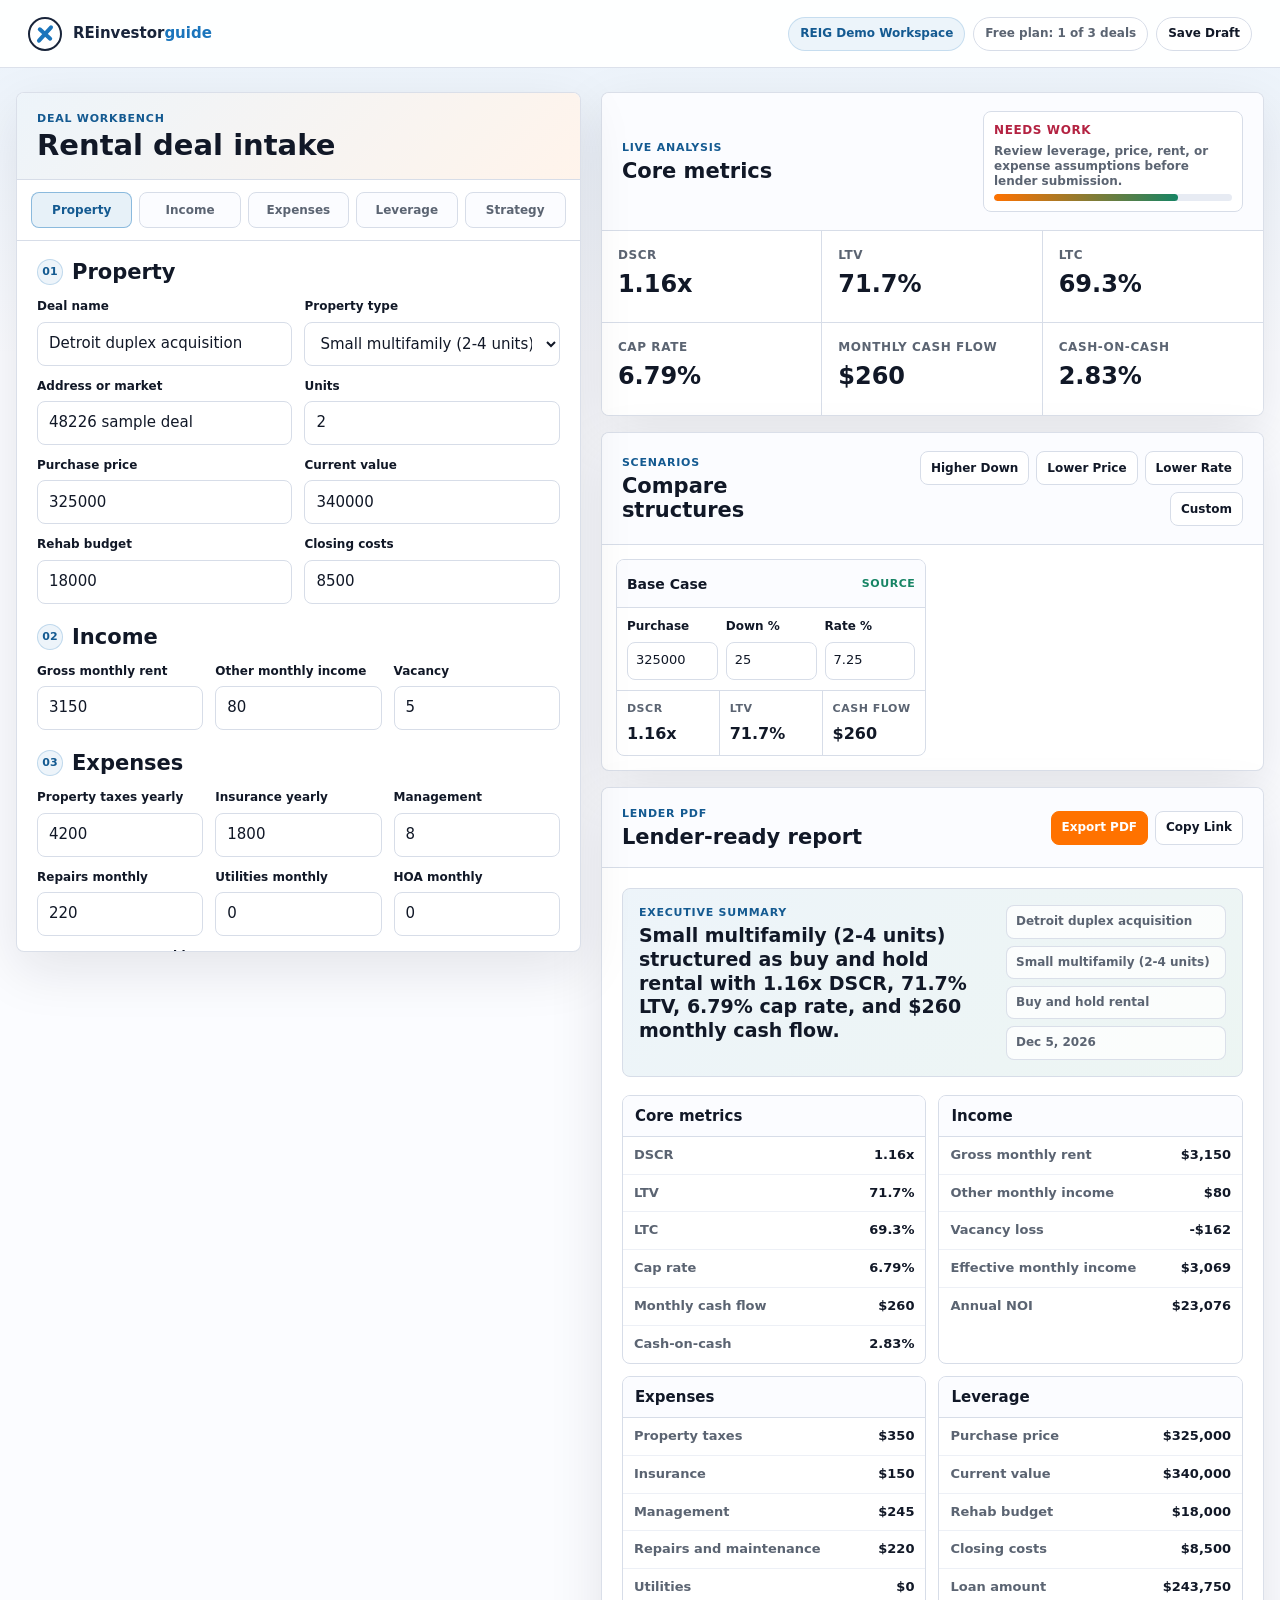
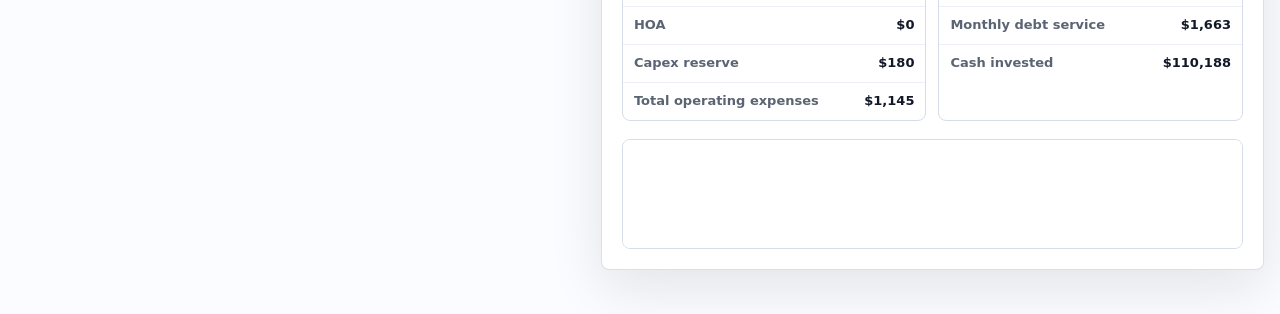
==== public/tools/deal-workbench/index.html @ 1ef119b5 "reinvestorguide: add deal workbench prototype" ====
<!doctype html>
<html lang="en">
<head>
  <meta charset="utf-8">
  <meta name="viewport" content="width=device-width, initial-scale=1">
  <title>Deal Workbench | REinvestorGuide</title>
  <link rel="stylesheet" href="./assets/deal-workbench.css">
</head>
<body>
  <div class="app-shell">
    <header class="topbar">
      <div class="brand-lockup" aria-label="REinvestorGuide">
        <span class="brand-mark" aria-hidden="true"></span>
        <span>REinvestor<span>guide</span></span>
      </div>
      <div class="account-strip" aria-label="Workspace and plan">
        <span class="tenant-pill">REIG Demo Workspace</span>
        <span class="plan-pill">Free plan: 1 of 3 deals</span>
        <button class="ghost-button" type="button" data-save-draft>Save Draft</button>
      </div>
    </header>

    <main class="workbench">
      <section class="intake-panel" aria-labelledby="intake-title">
        <div class="panel-header">
          <div>
            <p class="eyebrow">Deal Workbench</p>
            <h1 id="intake-title">Rental deal intake</h1>
          </div>
          <span class="save-status" data-save-status aria-live="polite"></span>
        </div>

        <nav class="step-rail" aria-label="Deal intake sections">
          <button class="step-chip is-active" type="button" data-step-target="property">Property</button>
          <button class="step-chip" type="button" data-step-target="income">Income</button>
          <button class="step-chip" type="button" data-step-target="expenses">Expenses</button>
          <button class="step-chip" type="button" data-step-target="leverage">Leverage</button>
          <button class="step-chip" type="button" data-step-target="strategy">Strategy</button>
        </nav>

        <form class="deal-form" data-deal-form>
          <section class="form-section" id="property" aria-labelledby="property-title">
            <div class="section-title">
              <span>01</span>
              <h2 id="property-title">Property</h2>
            </div>
            <div class="field-grid two">
              <label>
                <span>Deal name</span>
                <input type="text" data-field="dealName" autocomplete="off">
              </label>
              <label>
                <span>Property type</span>
                <select data-field="propertyType">
                  <option value="sfr">Single-family rental</option>
                  <option value="small_multifamily">Small multifamily (2-4 units)</option>
                </select>
              </label>
              <label>
                <span>Address or market</span>
                <input type="text" data-field="address" autocomplete="off">
              </label>
              <label>
                <span>Units</span>
                <input type="number" min="1" max="4" step="1" data-field="unitCount">
              </label>
              <label>
                <span>Purchase price</span>
                <input type="number" min="0" step="1000" data-field="purchasePrice">
              </label>
              <label>
                <span>Current value</span>
                <input type="number" min="0" step="1000" data-field="currentValue">
              </label>
              <label>
                <span>Rehab budget</span>
                <input type="number" min="0" step="1000" data-field="rehabBudget">
              </label>
              <label>
                <span>Closing costs</span>
                <input type="number" min="0" step="500" data-field="closingCosts">
              </label>
            </div>
          </section>

          <section class="form-section" id="income" aria-labelledby="income-title">
            <div class="section-title">
              <span>02</span>
              <h2 id="income-title">Income</h2>
            </div>
            <div class="field-grid three">
              <label>
                <span>Gross monthly rent</span>
                <input type="number" min="0" step="50" data-field="grossMonthlyRent">
              </label>
              <label>
                <span>Other monthly income</span>
                <input type="number" min="0" step="25" data-field="otherMonthlyIncome">
              </label>
              <label>
                <span>Vacancy</span>
                <input type="number" min="0" max="100" step="0.5" data-field="vacancyRate">
              </label>
            </div>
          </section>

          <section class="form-section" id="expenses" aria-labelledby="expenses-title">
            <div class="section-title">
              <span>03</span>
              <h2 id="expenses-title">Expenses</h2>
            </div>
            <div class="field-grid three">
              <label>
                <span>Property taxes yearly</span>
                <input type="number" min="0" step="100" data-field="propertyTaxesAnnual">
              </label>
              <label>
                <span>Insurance yearly</span>
                <input type="number" min="0" step="100" data-field="insuranceAnnual">
              </label>
              <label>
                <span>Management</span>
                <input type="number" min="0" max="100" step="0.5" data-field="managementRate">
              </label>
              <label>
                <span>Repairs monthly</span>
                <input type="number" min="0" step="25" data-field="repairsMonthly">
              </label>
              <label>
                <span>Utilities monthly</span>
                <input type="number" min="0" step="25" data-field="utilitiesMonthly">
              </label>
              <label>
                <span>HOA monthly</span>
                <input type="number" min="0" step="25" data-field="hoaMonthly">
              </label>
              <label>
                <span>Capex reserve monthly</span>
                <input type="number" min="0" step="25" data-field="capexMonthly">
              </label>
            </div>
          </section>

          <section class="form-section" id="leverage" aria-labelledby="leverage-title">
            <div class="section-title">
              <span>04</span>
              <h2 id="leverage-title">Leverage</h2>
            </div>
            <div class="field-grid four">
              <label>
                <span>Down payment</span>
                <input type="number" min="0" max="100" step="0.5" data-field="downPaymentPct">
              </label>
              <label>
                <span>Interest rate</span>
                <input type="number" min="0" max="25" step="0.125" data-field="interestRate">
              </label>
              <label>
                <span>Amortization years</span>
                <input type="number" min="1" max="40" step="1" data-field="loanTermYears">
              </label>
              <label>
                <span>Lender points</span>
                <input type="number" min="0" max="10" step="0.25" data-field="lenderPointsPct">
              </label>
            </div>
          </section>

          <section class="form-section" id="strategy" aria-labelledby="strategy-title">
            <div class="section-title">
              <span>05</span>
              <h2 id="strategy-title">Strategy</h2>
            </div>
            <div class="field-grid">
              <label>
                <span>Investor strategy</span>
                <select data-field="strategy">
                  <option value="buy_hold">Buy and hold rental</option>
                  <option value="light_rehab">Light rehab rental</option>
                  <option value="stabilize_refi">Stabilize and refinance</option>
                  <option value="house_hack">Owner-occupied house hack</option>
                </select>
              </label>
              <label>
                <span>Lender notes</span>
                <textarea rows="4" data-field="notes"></textarea>
              </label>
            </div>
          </section>
        </form>
      </section>

      <aside class="analysis-panel" aria-label="Deal analysis">
        <section class="metric-panel" aria-labelledby="metrics-title">
          <div class="panel-title-row">
            <div>
              <p class="eyebrow">Live Analysis</p>
              <h2 id="metrics-title">Core metrics</h2>
            </div>
            <div class="grade-panel" data-grade-panel>
              <span data-grade-label></span>
              <strong data-grade-summary></strong>
              <div class="grade-track" aria-hidden="true"><span data-grade-bar></span></div>
            </div>
          </div>
          <div class="metric-grid" data-key-metrics></div>
        </section>

        <section class="scenario-panel" aria-labelledby="scenario-title">
          <div class="panel-title-row">
            <div>
              <p class="eyebrow">Scenarios</p>
              <h2 id="scenario-title">Compare structures</h2>
            </div>
            <div class="clone-actions" aria-label="Clone scenario presets">
              <button type="button" data-clone="higher_down">Higher Down</button>
              <button type="button" data-clone="lower_price">Lower Price</button>
              <button type="button" data-clone="lower_rate">Lower Rate</button>
              <button type="button" data-clone="custom">Custom</button>
            </div>
          </div>
          <div class="scenario-list" data-scenario-list></div>
        </section>

        <section class="report-panel" aria-labelledby="report-title">
          <div class="report-actions">
            <div>
              <p class="eyebrow">Lender PDF</p>
              <h2 id="report-title">Lender-ready report</h2>
            </div>
            <div class="report-buttons">
              <button type="button" data-export-pdf>Export PDF</button>
              <button type="button" data-share-link>Copy Link</button>
            </div>
          </div>

          <input class="share-output" type="text" data-share-output hidden readonly aria-label="Shareable deal link">

          <article class="report-document" data-report-document>
            <header class="report-cover">
              <div>
                <p class="eyebrow">Executive Summary</p>
                <h3 data-report-summary></h3>
              </div>
              <div class="report-meta" data-report-meta></div>
            </header>

            <div class="report-grid">
              <section>
                <h4>Core metrics</h4>
                <table>
                  <tbody data-report-metrics></tbody>
                </table>
              </section>
              <section>
                <h4>Income</h4>
                <table>
                  <tbody data-income-breakdown></tbody>
                </table>
              </section>
              <section>
                <h4>Expenses</h4>
                <table>
                  <tbody data-expense-breakdown></tbody>
                </table>
              </section>
              <section>
                <h4>Leverage</h4>
                <table>
                  <tbody data-debt-breakdown></tbody>
                </table>
              </section>
            </div>

            <section class="comparison-table-wrap">
              <h4>Scenario comparison</h4>
              <table class="comparison-table">
                <thead>
                  <tr>
                    <th>Scenario</th>
                    <th>Purchase</th>
                    <th>Down</th>
                    <th>Rate</th>
                    <th>DSCR</th>
                    <th>LTV</th>
                    <th>Cash flow</th>
                    <th>Grade</th>
                  </tr>
                </thead>
                <tbody data-comparison-body></tbody>
              </table>
            </section>
          </article>
        </section>
      </aside>
    </main>
  </div>

  <script src="./assets/deal-calculations.js"></script>
  <script src="./assets/deal-workbench-app.js"></script>
</body>
</html>
---- public/tools/deal-workbench/assets/deal-workbench.css ----
:root {
  color-scheme: light;
  --ink: #111827;
  --muted: #5b6472;
  --line: #d7dde8;
  --soft: #f5f7fb;
  --panel: #ffffff;
  --navy: #18243a;
  --blue: #1b75bc;
  --blue-deep: #145a91;
  --teal: #17706d;
  --green: #168464;
  --orange: #ff7200;
  --gold: #b7791f;
  --rose: #b42342;
  --shadow: 0 18px 54px rgba(17, 24, 39, 0.1);
  --radius: 8px;
  font-family: Inter, ui-sans-serif, system-ui, -apple-system, BlinkMacSystemFont, "Segoe UI", sans-serif;
}

* {
  box-sizing: border-box;
}

html,
body {
  min-height: 100%;
}

body {
  margin: 0;
  color: var(--ink);
  background:
    linear-gradient(180deg, rgba(27, 117, 188, 0.08), rgba(255, 255, 255, 0) 360px),
    #fbfcff;
  font-size: 15px;
  line-height: 1.45;
}

button,
input,
select,
textarea {
  font: inherit;
}

button {
  cursor: pointer;
}

.app-shell {
  min-height: 100vh;
}

.topbar {
  min-height: 68px;
  padding: 0 28px;
  border-bottom: 1px solid rgba(215, 221, 232, 0.86);
  background: rgba(255, 255, 255, 0.94);
  backdrop-filter: blur(12px);
  display: flex;
  align-items: center;
  justify-content: space-between;
  gap: 18px;
  position: sticky;
  top: 0;
  z-index: 10;
}

.brand-lockup {
  display: inline-flex;
  align-items: center;
  gap: 11px;
  color: var(--navy);
  font-weight: 850;
  letter-spacing: 0;
  white-space: nowrap;
}

.brand-lockup span span {
  color: var(--blue);
}

.brand-mark {
  width: 34px;
  height: 34px;
  border: 2px solid var(--navy);
  border-radius: 50%;
  position: relative;
  background: #ffffff;
  flex: 0 0 auto;
}

.brand-mark:before,
.brand-mark:after {
  content: "";
  position: absolute;
  left: 50%;
  top: 50%;
  transform-origin: center;
  background: var(--blue);
}

.brand-mark:before {
  width: 4px;
  height: 22px;
  transform: translate(-50%, -50%) rotate(42deg);
  border-radius: 999px;
}

.brand-mark:after {
  width: 18px;
  height: 4px;
  transform: translate(-50%, -50%) rotate(42deg);
  border-radius: 999px;
}

.account-strip {
  display: flex;
  align-items: center;
  justify-content: flex-end;
  gap: 8px;
  min-width: 0;
}

.tenant-pill,
.plan-pill,
.ghost-button {
  min-height: 34px;
  border-radius: 999px;
  border: 1px solid var(--line);
  background: #ffffff;
  color: var(--muted);
  padding: 7px 11px;
  font-size: 12px;
  font-weight: 850;
  white-space: nowrap;
}

.tenant-pill {
  color: var(--blue-deep);
  background: rgba(27, 117, 188, 0.08);
  border-color: rgba(27, 117, 188, 0.18);
}

.ghost-button {
  color: var(--ink);
}

.ghost-button:hover,
.report-buttons button:hover,
.clone-actions button:hover,
.text-button:hover {
  border-color: var(--blue);
  color: var(--blue-deep);
}

.workbench {
  width: min(1520px, calc(100% - 32px));
  margin: 0 auto;
  padding: 24px 0 44px;
  display: grid;
  grid-template-columns: minmax(420px, 0.92fr) minmax(560px, 1.08fr);
  gap: 20px;
  align-items: start;
}

.intake-panel,
.metric-panel,
.scenario-panel,
.report-panel {
  border: 1px solid rgba(215, 221, 232, 0.92);
  border-radius: var(--radius);
  background: var(--panel);
  box-shadow: var(--shadow);
  overflow: hidden;
}

.intake-panel {
  position: sticky;
  top: 86px;
}

.analysis-panel {
  display: grid;
  gap: 16px;
}

.panel-header,
.panel-title-row,
.report-actions {
  padding: 18px 20px;
  border-bottom: 1px solid var(--line);
  background:
    linear-gradient(135deg, rgba(27, 117, 188, 0.08), rgba(255, 114, 0, 0.08)),
    #ffffff;
  display: flex;
  justify-content: space-between;
  gap: 16px;
  align-items: center;
}

.panel-title-row,
.report-actions {
  background: #fbfcff;
}

.eyebrow {
  margin: 0 0 3px;
  color: var(--blue-deep);
  font-size: 11px;
  font-weight: 900;
  letter-spacing: 0.07em;
  text-transform: uppercase;
}

h1,
h2,
h3,
h4 {
  margin: 0;
  letter-spacing: 0;
}

h1 {
  font-size: 29px;
  line-height: 1.08;
}

h2 {
  font-size: 21px;
  line-height: 1.16;
}

h3 {
  font-size: 19px;
  line-height: 1.25;
}

h4 {
  font-size: 15px;
  line-height: 1.2;
}

.save-status {
  min-width: 90px;
  color: var(--green);
  font-size: 12px;
  font-weight: 850;
  text-align: right;
}

.step-rail {
  padding: 12px 14px;
  border-bottom: 1px solid var(--line);
  display: grid;
  grid-template-columns: repeat(5, minmax(0, 1fr));
  gap: 7px;
  background: #ffffff;
}

.step-chip {
  min-height: 36px;
  border: 1px solid var(--line);
  border-radius: var(--radius);
  background: #fbfcff;
  color: var(--muted);
  font-size: 12px;
  font-weight: 850;
}

.step-chip.is-active {
  border-color: rgba(27, 117, 188, 0.45);
  background: rgba(27, 117, 188, 0.1);
  color: var(--blue-deep);
}

.deal-form {
  max-height: calc(100vh - 190px);
  overflow: auto;
  padding: 18px 20px 22px;
  display: grid;
  gap: 20px;
  scroll-behavior: smooth;
}

.form-section {
  display: grid;
  gap: 13px;
  scroll-margin-top: 104px;
}

.section-title {
  display: flex;
  align-items: center;
  gap: 9px;
}

.section-title span {
  width: 26px;
  height: 26px;
  border-radius: 50%;
  display: grid;
  place-items: center;
  color: var(--blue-deep);
  border: 1px solid rgba(27, 117, 188, 0.22);
  background: rgba(27, 117, 188, 0.08);
  font-size: 11px;
  font-weight: 900;
}

.field-grid {
  display: grid;
  gap: 12px;
}

.field-grid.two {
  grid-template-columns: repeat(2, minmax(0, 1fr));
}

.field-grid.three {
  grid-template-columns: repeat(3, minmax(0, 1fr));
}

.field-grid.four {
  grid-template-columns: repeat(4, minmax(0, 1fr));
}

label {
  display: grid;
  gap: 6px;
  min-width: 0;
}

label span {
  color: var(--ink);
  font-size: 12px;
  font-weight: 850;
}

input,
select,
textarea {
  width: 100%;
  min-height: 44px;
  border: 1px solid var(--line);
  border-radius: var(--radius);
  padding: 10px 11px;
  color: var(--ink);
  background: #ffffff;
  outline: none;
  transition: border-color 0.16s ease, box-shadow 0.16s ease;
}

textarea {
  resize: vertical;
  min-height: 92px;
}

input:focus,
select:focus,
textarea:focus {
  border-color: var(--blue);
  box-shadow: 0 0 0 3px rgba(27, 117, 188, 0.14);
}

.grade-panel {
  width: min(260px, 42%);
  min-height: 70px;
  border: 1px solid var(--line);
  border-radius: var(--radius);
  background: #ffffff;
  padding: 10px;
  display: grid;
  gap: 5px;
}

.grade-panel span {
  font-size: 12px;
  font-weight: 900;
  text-transform: uppercase;
  letter-spacing: 0.05em;
}

.grade-panel strong {
  color: var(--muted);
  font-size: 12px;
  line-height: 1.25;
}

.grade-panel.is-strong span {
  color: var(--green);
}

.grade-panel.is-workable span {
  color: var(--gold);
}

.grade-panel.is-watch span {
  color: var(--rose);
}

.grade-track {
  width: 100%;
  height: 7px;
  border-radius: 999px;
  background: #e7ebf3;
  overflow: hidden;
}

.grade-track span {
  display: block;
  height: 100%;
  border-radius: inherit;
  background: linear-gradient(90deg, var(--orange), var(--green));
}

.metric-grid {
  display: grid;
  grid-template-columns: repeat(3, minmax(0, 1fr));
  border-top: 0;
}

.metric-cell {
  min-height: 92px;
  padding: 16px;
  border-right: 1px solid var(--line);
  border-bottom: 1px solid var(--line);
  background: #ffffff;
}

.metric-cell:nth-child(3n) {
  border-right: 0;
}

.metric-cell:nth-last-child(-n + 3) {
  border-bottom: 0;
}

.metric-cell span {
  display: block;
  color: var(--muted);
  font-size: 12px;
  font-weight: 900;
  letter-spacing: 0.05em;
  text-transform: uppercase;
}

.metric-cell strong {
  display: block;
  margin-top: 7px;
  font-size: 24px;
  line-height: 1.05;
}

.clone-actions,
.report-buttons {
  display: flex;
  flex-wrap: wrap;
  justify-content: flex-end;
  gap: 7px;
}

.clone-actions button,
.report-buttons button,
.text-button {
  min-height: 34px;
  border: 1px solid var(--line);
  border-radius: var(--radius);
  background: #ffffff;
  color: var(--ink);
  padding: 7px 10px;
  font-size: 12px;
  font-weight: 850;
}

.report-buttons button:first-child {
  border-color: var(--orange);
  background: var(--orange);
  color: #ffffff;
}

.report-buttons button:first-child:hover {
  background: #e96800;
  color: #ffffff;
}

.scenario-list {
  padding: 14px;
  display: grid;
  grid-template-columns: repeat(2, minmax(0, 1fr));
  gap: 12px;
}

.scenario-card {
  border: 1px solid var(--line);
  border-radius: var(--radius);
  background: #ffffff;
  overflow: hidden;
}

.scenario-card-head {
  min-height: 48px;
  padding: 10px;
  border-bottom: 1px solid var(--line);
  background: #fbfcff;
  display: flex;
  align-items: center;
  justify-content: space-between;
  gap: 8px;
}

.scenario-card-head strong {
  font-size: 14px;
}

.scenario-name {
  min-height: 34px;
  padding: 6px 8px;
  font-size: 13px;
  font-weight: 800;
}

.base-tag {
  color: var(--green);
  font-size: 11px;
  font-weight: 900;
  letter-spacing: 0.05em;
  text-transform: uppercase;
}

.scenario-inputs {
  padding: 10px;
  display: grid;
  grid-template-columns: repeat(3, minmax(0, 1fr));
  gap: 8px;
}

.scenario-inputs input {
  min-height: 38px;
  padding: 7px 8px;
  font-size: 13px;
}

.scenario-stats {
  margin: 0;
  display: grid;
  grid-template-columns: repeat(3, minmax(0, 1fr));
  border-top: 1px solid var(--line);
}

.scenario-stats div {
  padding: 10px;
  border-right: 1px solid var(--line);
}

.scenario-stats div:last-child {
  border-right: 0;
}

.scenario-stats dt {
  color: var(--muted);
  font-size: 11px;
  font-weight: 900;
  letter-spacing: 0.05em;
  text-transform: uppercase;
}

.scenario-stats dd {
  margin: 5px 0 0;
  font-size: 16px;
  font-weight: 850;
}

.share-output {
  width: calc(100% - 40px);
  margin: 14px 20px 0;
  min-height: 40px;
  font-size: 12px;
}

.report-document {
  padding: 20px;
  display: grid;
  gap: 18px;
}

.report-cover {
  border: 1px solid var(--line);
  border-radius: var(--radius);
  background:
    linear-gradient(135deg, rgba(27, 117, 188, 0.08), rgba(23, 132, 100, 0.08)),
    #ffffff;
  padding: 16px;
  display: grid;
  grid-template-columns: minmax(0, 1.35fr) minmax(220px, 0.65fr);
  gap: 18px;
}

.report-cover h3 {
  max-width: 720px;
}

.report-meta {
  display: grid;
  gap: 7px;
  align-content: start;
}

.report-meta span {
  min-height: 30px;
  padding: 7px 9px;
  border: 1px solid rgba(215, 221, 232, 0.92);
  border-radius: var(--radius);
  background: rgba(255, 255, 255, 0.74);
  color: var(--muted);
  font-size: 12px;
  font-weight: 850;
}

.report-grid {
  display: grid;
  grid-template-columns: repeat(2, minmax(0, 1fr));
  gap: 12px;
}

.report-grid section,
.comparison-table-wrap {
  border: 1px solid var(--line);
  border-radius: var(--radius);
  overflow: hidden;
  background: #ffffff;
}

.report-grid h4,
.comparison-table-wrap h4 {
  padding: 11px 12px;
  border-bottom: 1px solid var(--line);
  background: #fbfcff;
}

table {
  width: 100%;
  border-collapse: collapse;
}

th,
td {
  padding: 9px 11px;
  border-bottom: 1px solid #edf0f6;
  text-align: right;
  font-size: 13px;
  vertical-align: top;
}

tr:last-child th,
tr:last-child td {
  border-bottom: 0;
}

th {
  color: var(--muted);
  text-align: left;
  font-weight: 850;
}

td {
  color: var(--ink);
  font-weight: 750;
}

.comparison-table-wrap {
  overflow-x: auto;
}

.comparison-table {
  min-width: 620px;
}

.comparison-table thead th {
  color: var(--ink);
  background: #fbfcff;
  border-bottom: 1px solid var(--line);
}

.comparison-table tbody th {
  color: var(--ink);
}

.comparison-table th,
.comparison-table td {
  padding: 8px 9px;
  font-size: 12px;
  white-space: nowrap;
}

@media (max-width: 1240px) {
  .workbench {
    grid-template-columns: 1fr;
  }

  .intake-panel {
    position: static;
  }

  .deal-form {
    max-height: none;
  }
}

@media (max-width: 820px) {
  .topbar {
    padding: 10px 14px;
    align-items: flex-start;
    flex-direction: column;
  }

  .account-strip {
    width: 100%;
    justify-content: flex-start;
    flex-wrap: wrap;
  }

  .workbench {
    width: min(100% - 24px, 1520px);
    padding-top: 16px;
  }

  .panel-header,
  .panel-title-row,
  .report-actions,
  .report-cover {
    align-items: flex-start;
    flex-direction: column;
  }

  .grade-panel {
    width: 100%;
  }

  .step-rail {
    grid-template-columns: repeat(5, max-content);
    overflow-x: auto;
  }

  .field-grid.two,
  .field-grid.three,
  .field-grid.four,
  .metric-grid,
  .scenario-list,
  .report-grid,
  .report-cover {
    grid-template-columns: 1fr;
  }

  .metric-cell {
    border-right: 0;
  }

  .metric-cell:nth-last-child(-n + 3) {
    border-bottom: 1px solid var(--line);
  }

  .metric-cell:last-child {
    border-bottom: 0;
  }

  .clone-actions,
  .report-buttons {
    justify-content: flex-start;
  }

  .scenario-inputs,
  .scenario-stats {
    grid-template-columns: 1fr;
  }

  .scenario-stats div {
    border-right: 0;
    border-bottom: 1px solid var(--line);
  }

  .scenario-stats div:last-child {
    border-bottom: 0;
  }
}

@media print {
  body {
    background: #ffffff;
  }

  .topbar,
  .intake-panel,
  .metric-panel,
  .scenario-panel,
  .report-actions,
  .share-output {
    display: none !important;
  }

  .workbench {
    display: block;
    width: 100%;
    padding: 0;
  }

  .analysis-panel,
  .report-panel,
  .report-document,
  .report-cover,
  .report-grid section,
  .comparison-table-wrap {
    box-shadow: none;
    border-color: #cfd6e2;
  }

  .report-panel {
    border: 0;
  }

  .report-document {
    padding: 0;
  }
}
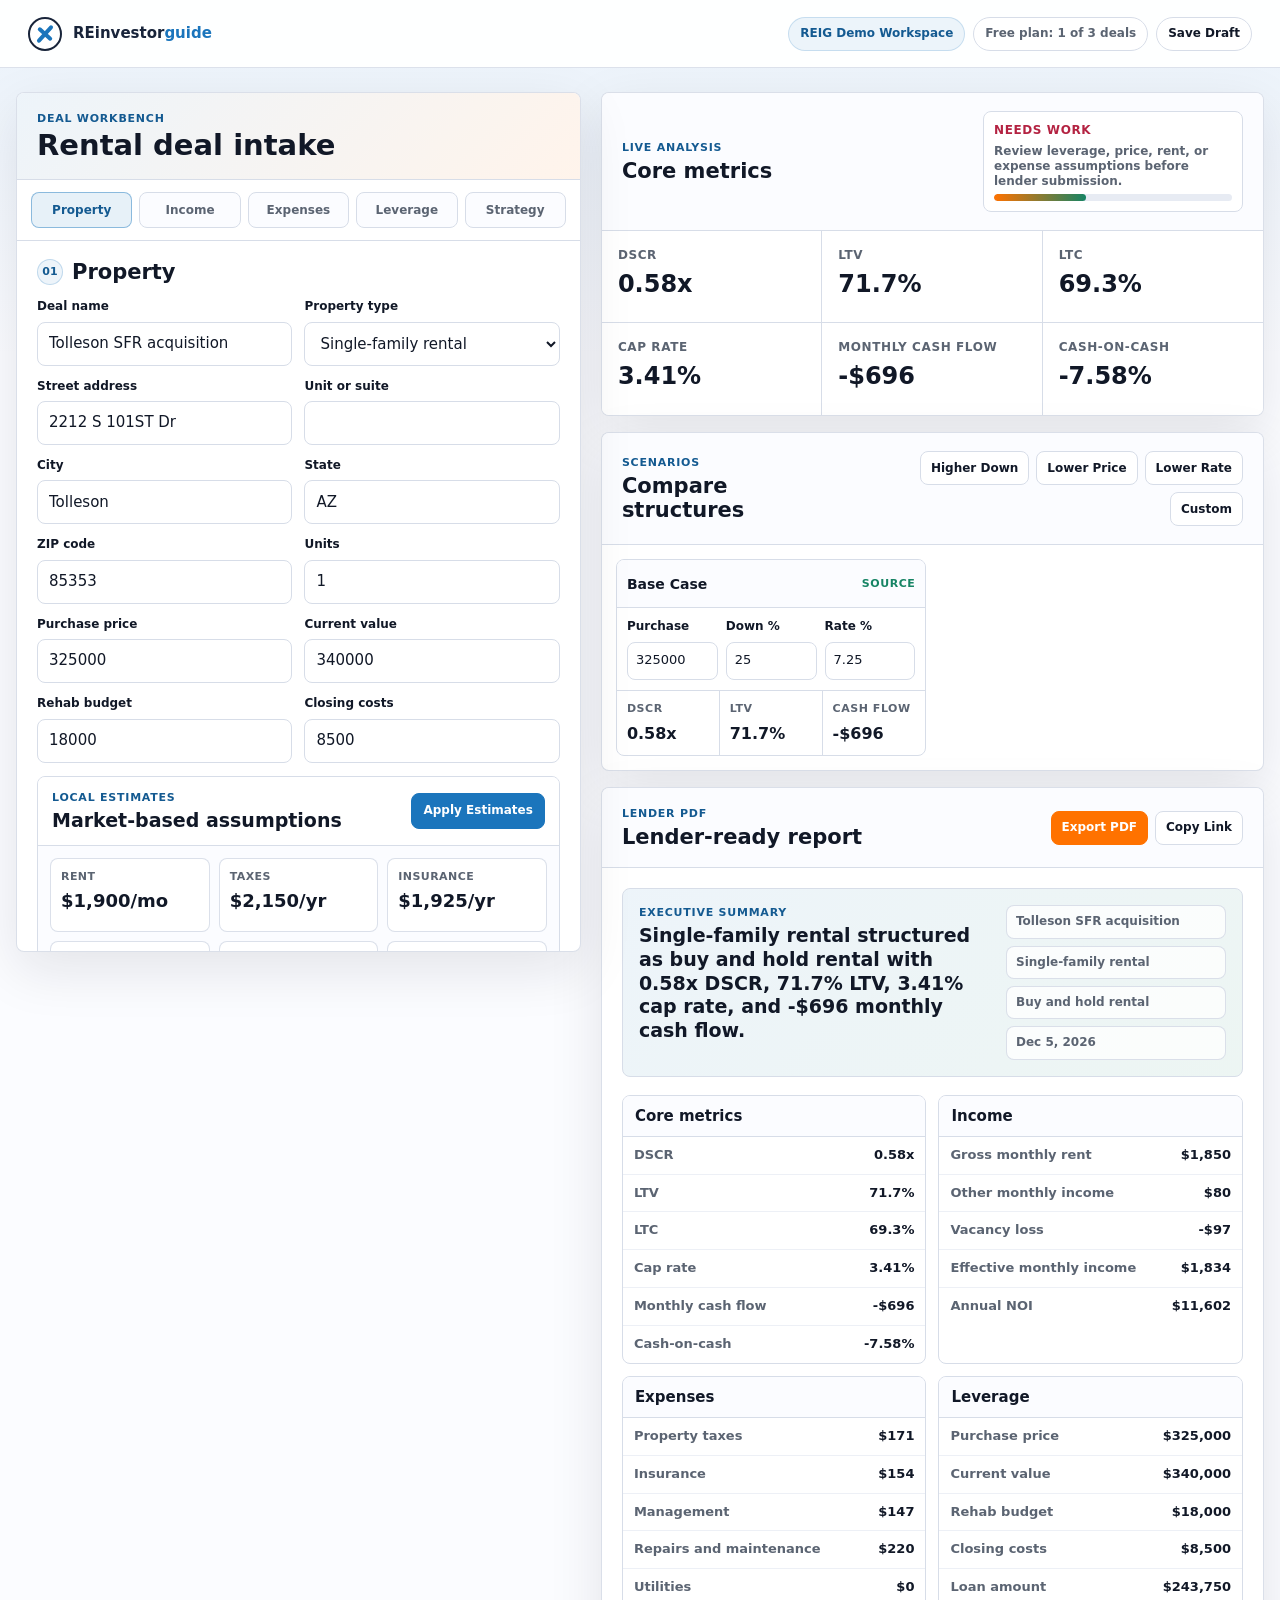
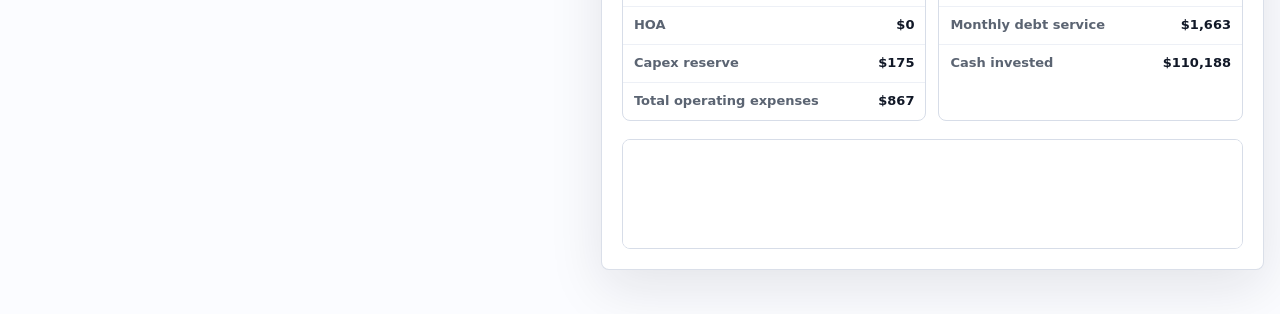
==== commit 63b37840: "reinvestorguide: add local estimate assist" ====
--- a/public/tools/deal-workbench/index.html
+++ b/public/tools/deal-workbench/index.html
@@ -5,6 +5,7 @@
   <meta name="viewport" content="width=device-width, initial-scale=1">
   <title>Deal Workbench | REinvestorGuide</title>
   <link rel="stylesheet" href="./assets/deal-workbench.css">
+  <script src="https://reinvestorguide.steadilypartner.com/partner/v3.js" async defer></script>
 </head>
 <body>
   <div class="app-shell">
@@ -57,8 +58,24 @@
                 </select>
               </label>
               <label>
-                <span>Address or market</span>
-                <input type="text" data-field="address" autocomplete="off">
+                <span>Street address</span>
+                <input type="text" data-field="streetAddress" autocomplete="street-address">
+              </label>
+              <label>
+                <span>Unit or suite</span>
+                <input type="text" data-field="streetAddress2" autocomplete="address-line2">
+              </label>
+              <label>
+                <span>City</span>
+                <input type="text" data-field="city" autocomplete="address-level2">
+              </label>
+              <label>
+                <span>State</span>
+                <input type="text" maxlength="2" data-field="state" autocomplete="address-level1">
+              </label>
+              <label>
+                <span>ZIP code</span>
+                <input type="text" inputmode="numeric" maxlength="10" data-field="postalCode" autocomplete="postal-code">
               </label>
               <label>
                 <span>Units</span>
@@ -80,6 +97,42 @@
                 <span>Closing costs</span>
                 <input type="number" min="0" step="500" data-field="closingCosts">
               </label>
+            </div>
+
+            <div class="estimate-assist" aria-labelledby="estimate-title">
+              <div class="estimate-assist-head">
+                <div>
+                  <p class="eyebrow">Local Estimates</p>
+                  <h3 id="estimate-title">Market-based assumptions</h3>
+                </div>
+                <button class="estimate-action" type="button" data-estimate-assumptions>Apply Estimates</button>
+              </div>
+
+              <div class="estimate-grid" data-estimate-summary></div>
+
+              <div class="estimate-source-row">
+                <span data-estimate-source></span>
+                <span data-steadily-status></span>
+              </div>
+
+              <div class="steadily-panel">
+                <div class="steadily-panel-head">
+                  <p class="eyebrow">Insurance</p>
+                  <h4>Steadily landlord estimate</h4>
+                </div>
+                <div class="steadily-shell" data-steadily-widget>
+                  <div
+                    class="steadily-instant-estimate"
+                    data-product="landlord-insurance"
+                    data-street_address=""
+                    data-street_address_2=""
+                    data-city=""
+                    data-state=""
+                    data-postal_code=""
+                    data-button-text="Add Insurance"
+                    style-primary-color="#1973ce"></div>
+                </div>
+              </div>
             </div>
           </section>
 
--- a/public/tools/deal-workbench/assets/deal-workbench.css
+++ b/public/tools/deal-workbench/assets/deal-workbench.css
@@ -326,6 +326,118 @@
   grid-template-columns: repeat(4, minmax(0, 1fr));
 }
 
+.estimate-assist {
+  border: 1px solid var(--line);
+  border-radius: var(--radius);
+  background: #fbfcff;
+  overflow: hidden;
+}
+
+.estimate-assist-head,
+.steadily-panel-head {
+  padding: 13px 14px;
+  border-bottom: 1px solid var(--line);
+  background: #ffffff;
+  display: flex;
+  align-items: center;
+  justify-content: space-between;
+  gap: 12px;
+}
+
+.estimate-action {
+  min-height: 36px;
+  border: 1px solid var(--blue);
+  border-radius: var(--radius);
+  background: var(--blue);
+  color: #ffffff;
+  padding: 7px 11px;
+  font-size: 12px;
+  font-weight: 850;
+  white-space: nowrap;
+}
+
+.estimate-action:hover {
+  background: var(--blue-deep);
+}
+
+.estimate-grid {
+  padding: 12px;
+  display: grid;
+  grid-template-columns: repeat(3, minmax(0, 1fr));
+  gap: 9px;
+}
+
+.estimate-cell {
+  min-height: 74px;
+  border: 1px solid rgba(215, 221, 232, 0.9);
+  border-radius: var(--radius);
+  background: #ffffff;
+  padding: 10px;
+}
+
+.estimate-cell span {
+  display: block;
+  color: var(--muted);
+  font-size: 11px;
+  font-weight: 900;
+  letter-spacing: 0.04em;
+  text-transform: uppercase;
+}
+
+.estimate-cell strong {
+  display: block;
+  margin-top: 6px;
+  font-size: 18px;
+  line-height: 1.08;
+}
+
+.estimate-source-row {
+  padding: 0 12px 12px;
+  display: grid;
+  gap: 6px;
+}
+
+.estimate-source-row span {
+  color: var(--muted);
+  font-size: 12px;
+  font-weight: 760;
+}
+
+.steadily-panel {
+  border-top: 1px solid var(--line);
+  background: #ffffff;
+}
+
+.steadily-panel-head {
+  padding: 12px;
+  align-items: flex-start;
+  flex-direction: column;
+  gap: 1px;
+}
+
+.steadily-shell {
+  padding: 12px;
+  min-height: 156px;
+}
+
+.steadily-shell .steadily-instant-estimate {
+  display: block;
+}
+
+.steadily-empty {
+  min-height: 128px;
+  border: 1px dashed rgba(215, 221, 232, 0.95);
+  border-radius: var(--radius);
+  color: var(--muted);
+  background: #fbfcff;
+  display: grid;
+  place-items: center;
+  padding: 16px;
+  text-align: center;
+  font-size: 13px;
+  font-weight: 800;
+}
+
 label {
   display: grid;
   gap: 6px;
@@ -746,6 +858,7 @@
   .field-grid.two,
   .field-grid.three,
   .field-grid.four,
+  .estimate-grid,
   .metric-grid,
   .scenario-list,
   .report-grid,
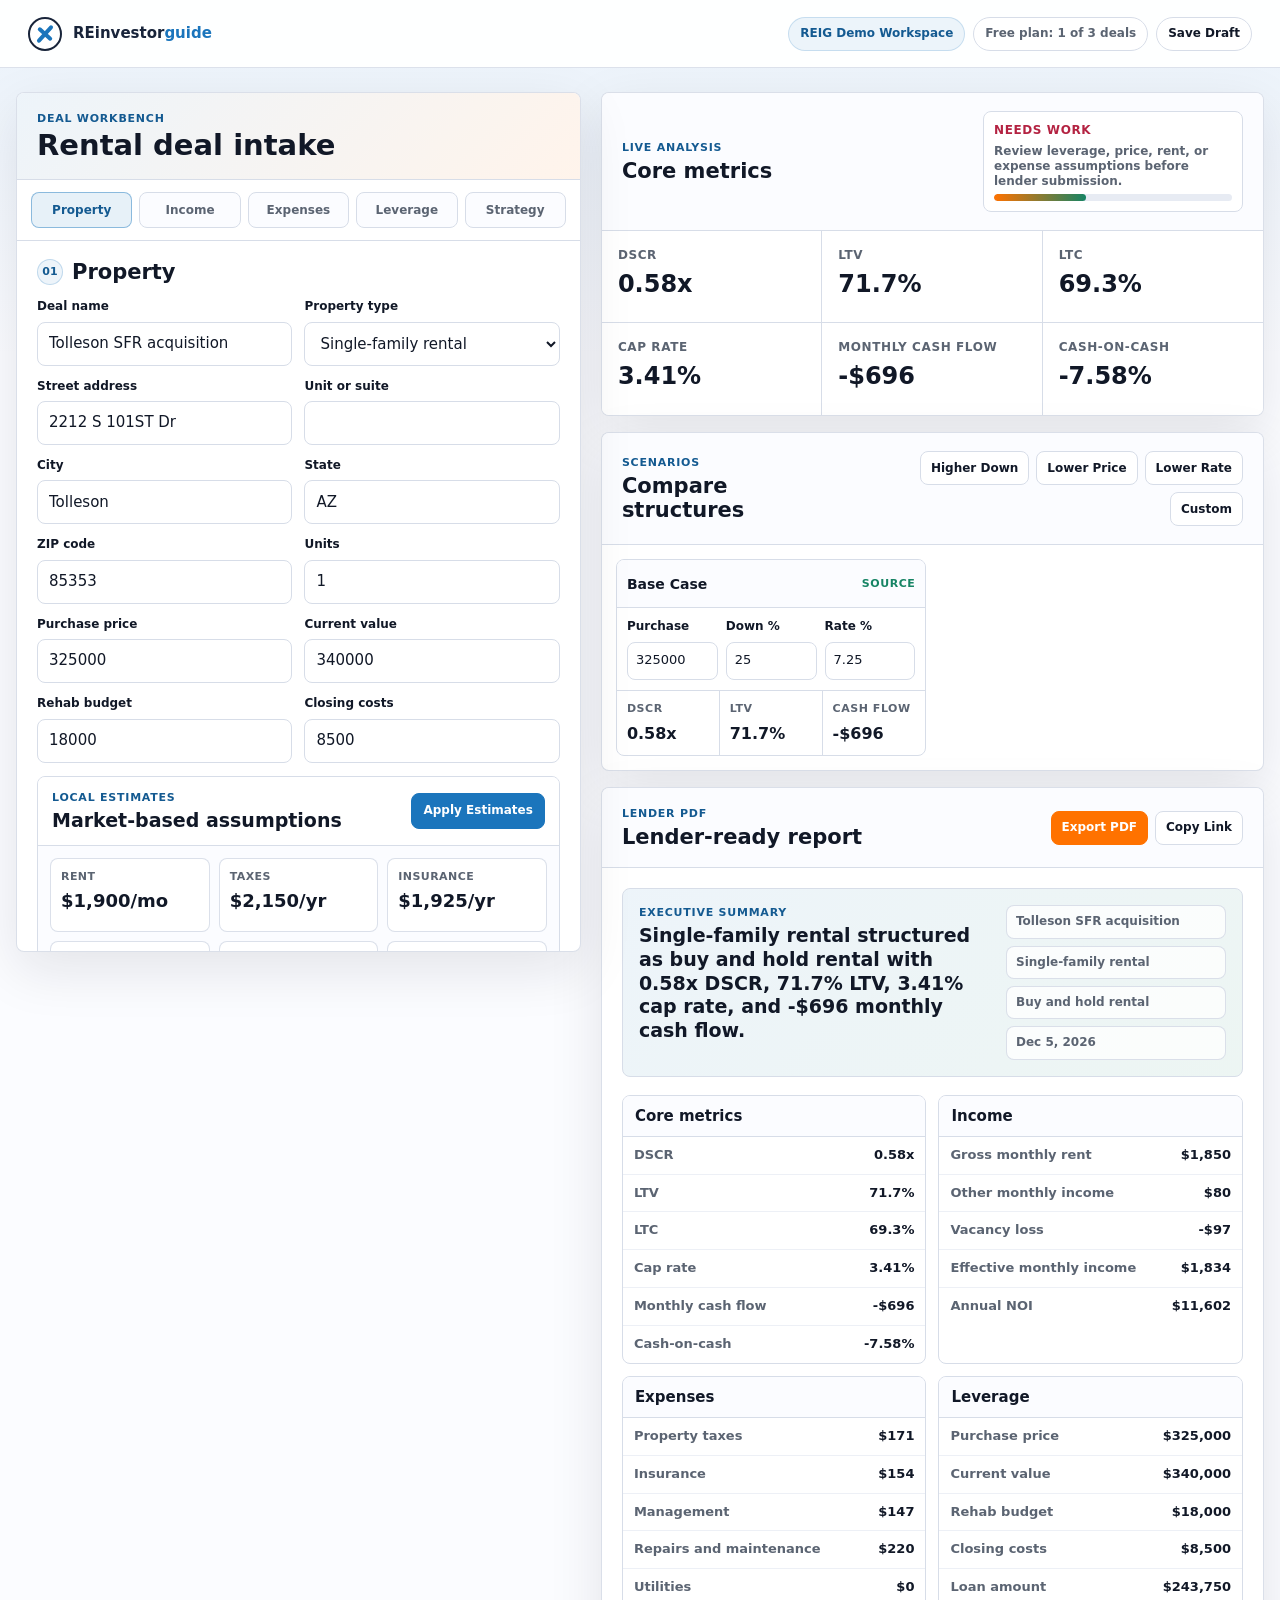
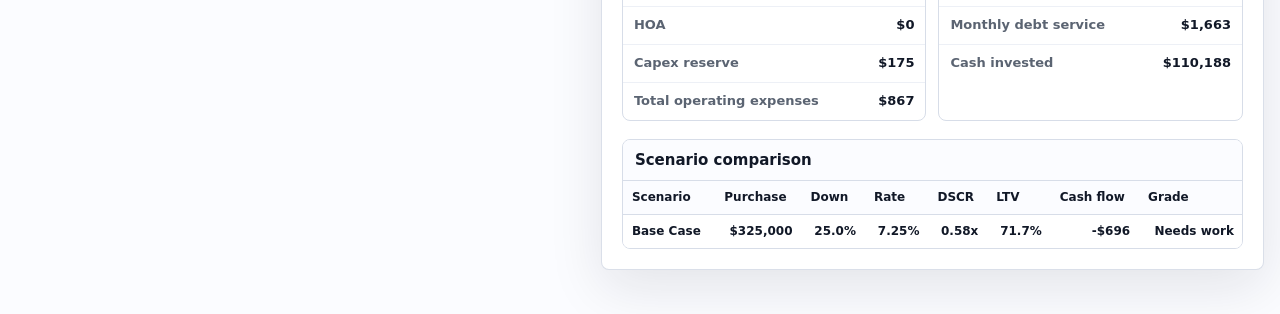
==== commit e19ffeca: "reinvestorguide: add google address autocomplete" ====
--- a/public/tools/deal-workbench/index.html
+++ b/public/tools/deal-workbench/index.html
@@ -350,6 +350,7 @@
   </div>
 
   <script src="./assets/deal-calculations.js"></script>
+  <script src="./assets/deal-workbench.config.js"></script>
   <script src="./assets/deal-workbench-app.js"></script>
 </body>
 </html>
--- a/public/tools/deal-workbench/assets/deal-workbench.css
+++ b/public/tools/deal-workbench/assets/deal-workbench.css
@@ -469,6 +469,14 @@
   min-height: 92px;
 }
 
+.pac-container {
+  z-index: 10000;
+  border-radius: var(--radius);
+  border-color: var(--line);
+  box-shadow: var(--shadow);
+  font-family: inherit;
+}
+
 input:focus,
 select:focus,
 textarea:focus {
